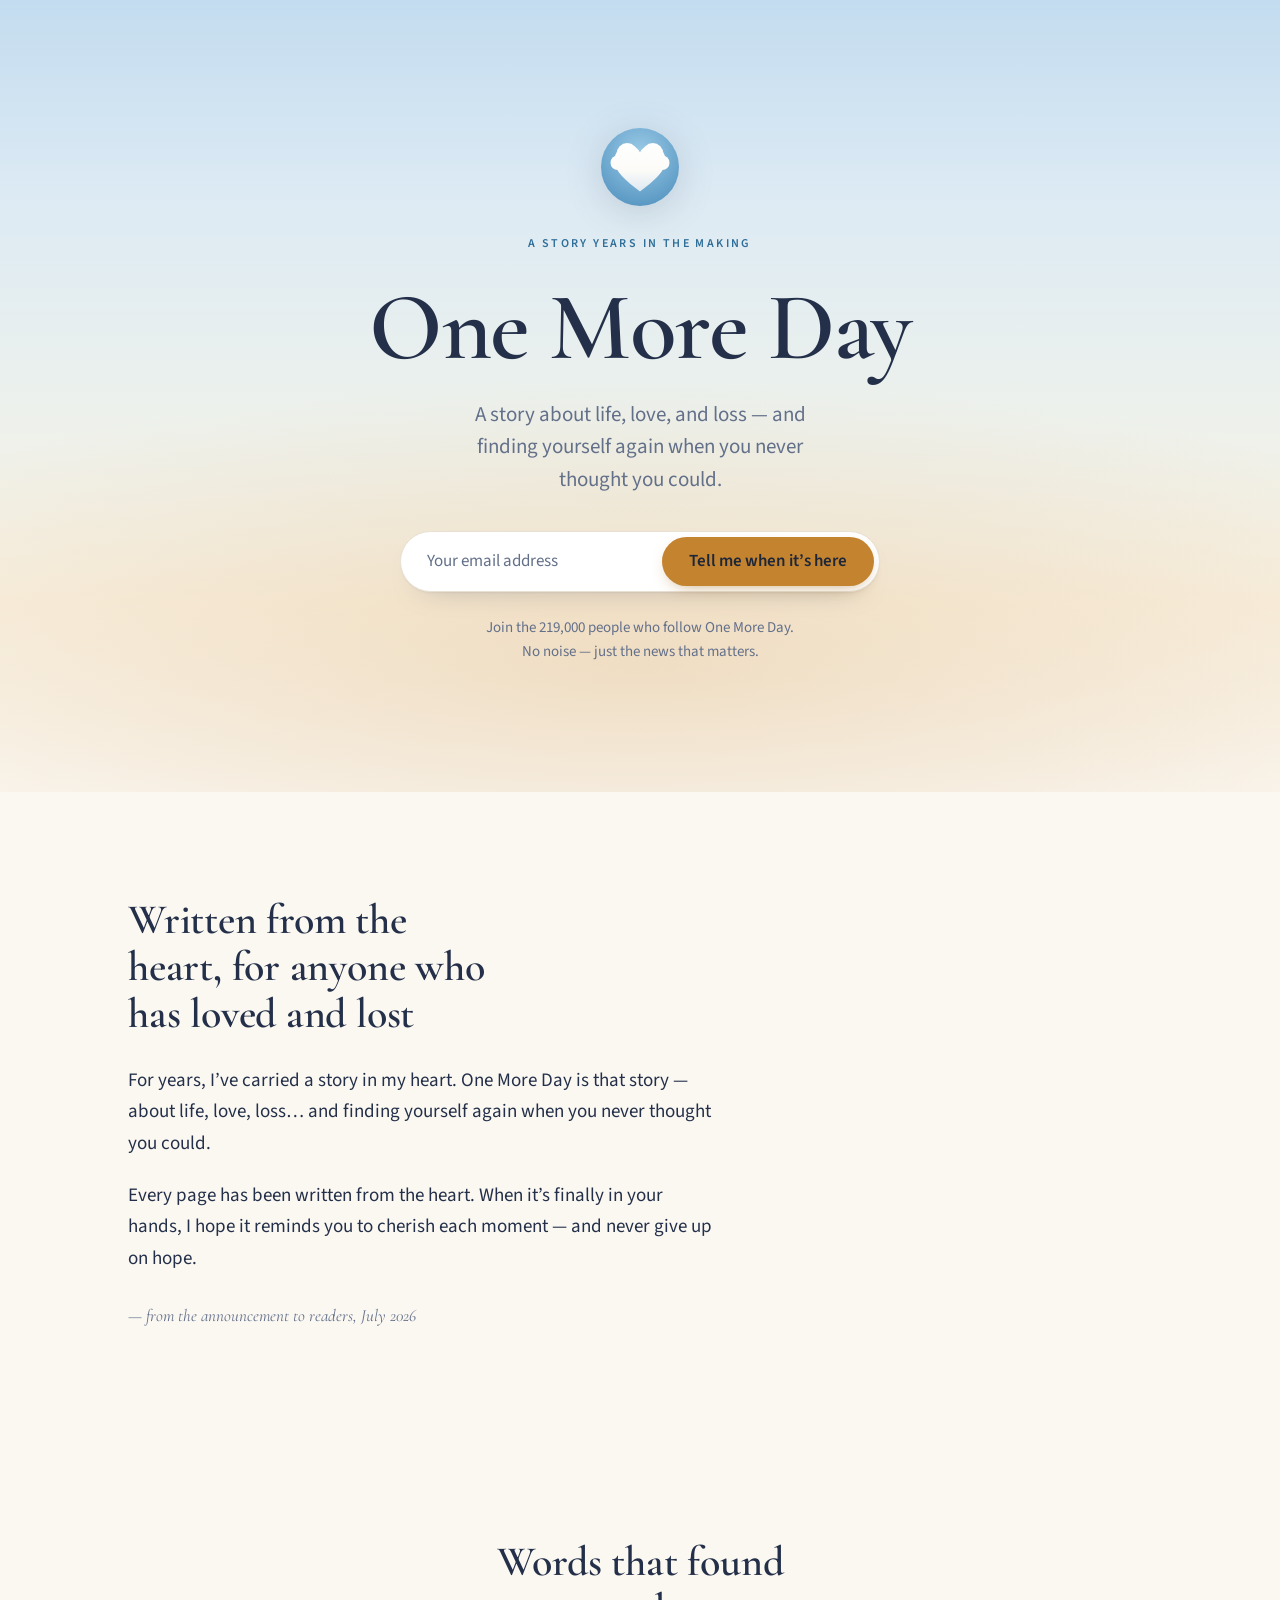
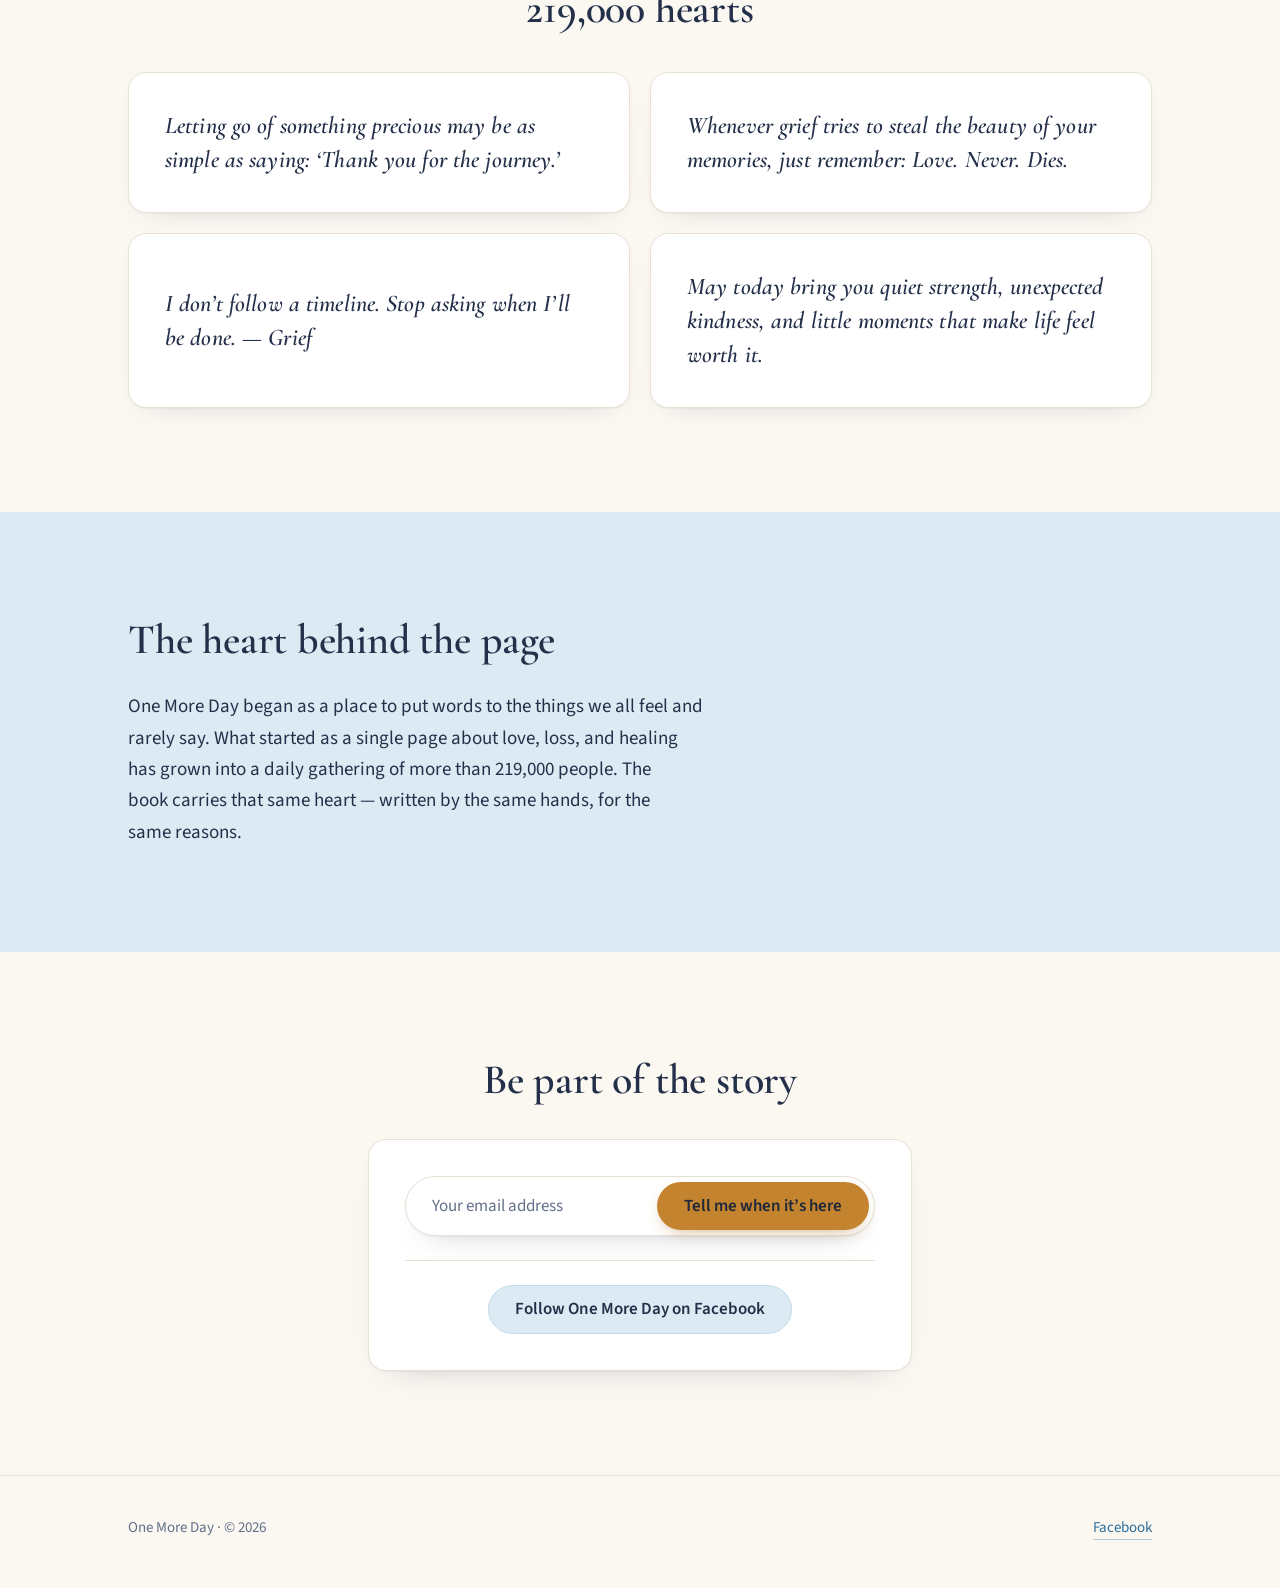
==== index.html @ 5067de86 "One More Day — Phase 1 site Co-Authored-By: Claude Fable 5 <noreply@anthropic.com>" ====
<!DOCTYPE html>
<html lang="en">
<head>
<meta charset="utf-8" />
<meta name="viewport" content="width=device-width, initial-scale=1" />
<title>One More Day — a novel about love, loss, and hope</title>
<meta name="description" content="A story about life, love, and loss — and finding yourself again when you never thought you could. Join 219,000 readers waiting for One More Day." />
<meta name="theme-color" content="#DCEAF4" />

<meta property="og:type" content="website" />
<meta property="og:title" content="One More Day — a novel about love, loss, and hope" />
<meta property="og:description" content="A story about life, love, and loss — and finding yourself again when you never thought you could. Join 219,000 readers waiting for One More Day." />
<meta name="twitter:card" content="summary_large_image" />
<meta name="twitter:title" content="One More Day — a novel about love, loss, and hope" />
<meta name="twitter:description" content="A story about life, love, and loss — and finding yourself again when you never thought you could. Join 219,000 readers waiting for One More Day." />

<link rel="icon" href="data:image/svg+xml,%3Csvg%20xmlns='http://www.w3.org/2000/svg'%20viewBox='0%200%2064%2064'%3E%3Ccircle%20cx='32'%20cy='32'%20r='32'%20fill='%234E8FBD'/%3E%3Cg%20fill='%23ffffff'%3E%3Cpath%20d='M32,52C20.5,43.5,11,35.5,11,26.5C11,19.5,16.5,14.5,23,14.5C27.5,14.5,30.8,17.2,32,20C33.2,17.2,36.5,14.5,41,14.5C47.5,14.5,53,19.5,53,26.5C53,35.5,43.5,43.5,32,52Z'/%3E%3Ccircle%20cx='21.5'%20cy='21'%20r='8.6'/%3E%3Ccircle%20cx='42.5'%20cy='21'%20r='8.6'/%3E%3Ccircle%20cx='13.8'%20cy='28.5'%20r='6'/%3E%3Ccircle%20cx='50.2'%20cy='28.5'%20r='6'/%3E%3Ccircle%20cx='24'%20cy='33'%20r='7.4'/%3E%3Ccircle%20cx='40'%20cy='33'%20r='7.4'/%3E%3C/g%3E%3C/svg%3E" />

<link rel="preconnect" href="https://fonts.googleapis.com" />
<link rel="preconnect" href="https://fonts.gstatic.com" crossorigin />
<link rel="stylesheet" href="https://fonts.googleapis.com/css2?family=Cormorant+Garamond:ital,wght@0,600;0,700;1,600;1,700&amp;family=Source+Sans+3:ital,wght@0,400;0,600;1,400&amp;display=swap" />
<link rel="stylesheet" href="styles.css" />
<script src="config.js"></script>
</head>
<body>

<!-- ===================== HERO ===================== -->
<header class="hero" id="top">
  <div class="hero__sky" aria-hidden="true"></div>
  <div class="wrap hero__inner">

    <svg class="mark hero__mark" viewBox="0 0 64 64" width="72" height="72" role="img" aria-label="One More Day">
      <defs>
        <radialGradient id="omdSky" cx="50%" cy="32%" r="80%">
          <stop offset="0%" stop-color="#9BCBE7" />
          <stop offset="100%" stop-color="#4E8FBD" />
        </radialGradient>
        <linearGradient id="omdCloud" gradientUnits="userSpaceOnUse" x1="32" y1="10" x2="32" y2="53">
          <stop offset="0%" stop-color="#FFFFFF" />
          <stop offset="58%" stop-color="#FCFBF8" />
          <stop offset="100%" stop-color="#DCE7F1" />
        </linearGradient>
      </defs>
      <circle cx="32" cy="32" r="32" fill="url(#omdSky)" />
      <g fill="url(#omdCloud)">
        <path d="M32,52C20.5,43.5,11,35.5,11,26.5C11,19.5,16.5,14.5,23,14.5C27.5,14.5,30.8,17.2,32,20C33.2,17.2,36.5,14.5,41,14.5C47.5,14.5,53,19.5,53,26.5C53,35.5,43.5,43.5,32,52Z" />
        <circle cx="21.5" cy="21" r="8.6" />
        <circle cx="42.5" cy="21" r="8.6" />
        <circle cx="13.8" cy="28.5" r="6" />
        <circle cx="50.2" cy="28.5" r="6" />
        <circle cx="24" cy="33" r="7.4" />
        <circle cx="40" cy="33" r="7.4" />
      </g>
    </svg>

    <p class="eyebrow hero__eyebrow">A story years in the making</p>
    <h1 class="hero__title">One More Day</h1>
    <p class="hero__sub">A story about life, love, and loss — and finding yourself again when you never thought you could.</p>

    <div class="hero__cta">
      <!-- Phase 1: capture the email. -->
      <form class="signup phase-1" data-signup data-source="hero">
        <div class="signup__row">
          <label class="sr-only" for="email-hero">Your email address</label>
          <input class="signup__input" id="email-hero" name="email" type="email" placeholder="Your email address" autocomplete="email" inputmode="email" spellcheck="false" maxlength="254" required />
          <button class="btn btn--primary signup__button" type="submit">Tell me when it&rsquo;s here</button>
        </div>
        <div class="signup__decoy" aria-hidden="true">
          <label for="website-hero">Leave this field empty</label>
          <input id="website-hero" name="website" type="text" tabindex="-1" autocomplete="off" />
        </div>
        <p class="signup__error" data-signup-error role="alert"></p>
      </form>
      <p class="signup__done phase-1" data-signup-done role="status" hidden>You&rsquo;re on the list. Thank you for being here.</p>

      <!-- Phase 2: send them to the retailers. -->
      <p class="phase-2" hidden><a class="btn btn--primary" href="#buy">Get your copy</a></p>
    </div>

    <p class="hero__note phase-1">Join the 219,000 people who follow One More Day. No noise — just the news that matters.</p>

  </div>
</header>

<main>

  <!-- ===================== THE STORY ===================== -->
  <section class="section" id="story" aria-labelledby="story-heading">
    <div class="wrap">
      <h2 class="section__heading" id="story-heading">Written from the heart, for anyone who has loved and lost</h2>
      <div class="prose">
        <p>For years, I&rsquo;ve carried a story in my heart. One More Day is that story — about life, love, loss&hellip; and finding yourself again when you never thought you could.</p>
        <p>Every page has been written from the heart. When it&rsquo;s finally in your hands, I hope it reminds you to cherish each moment — and never give up on hope.</p>
        <p class="attribution">— from the announcement to readers, July 2026</p>
      </div>
    </div>
  </section>

  <!-- ===================== THE WORDS ===================== -->
  <section class="section" id="words" aria-labelledby="words-heading">
    <div class="wrap">
      <h2 class="section__heading section__heading--center" id="words-heading">Words that found 219,000 hearts</h2>
      <ul class="quotes">
        <li class="quote"><blockquote><p>Letting go of something precious may be as simple as saying: &lsquo;Thank you for the journey.&rsquo;</p></blockquote></li>
        <li class="quote"><blockquote><p>Whenever grief tries to steal the beauty of your memories, just remember: Love. Never. Dies.</p></blockquote></li>
        <li class="quote"><blockquote><p>I don&rsquo;t follow a timeline. Stop asking when I&rsquo;ll be done. — Grief</p></blockquote></li>
        <li class="quote"><blockquote><p>May today bring you quiet strength, unexpected kindness, and little moments that make life feel worth it.</p></blockquote></li>
      </ul>
    </div>
  </section>

  <!-- ===================== THE AUTHOR ===================== -->
  <section class="section section--tint" id="author" aria-labelledby="author-heading">
    <div class="wrap">
      <h2 class="section__heading" id="author-heading">The heart behind the page</h2>
      <div class="prose">
        <p>One More Day began as a place to put words to the things we all feel and rarely say. What started as a single page about love, loss, and healing has grown into a daily gathering of more than 219,000 people. The book carries that same heart — written by the same hands, for the same reasons.<span data-author-name hidden> One More Day is the debut novel of Chris Post.</span></p>
      </div>
    </div>
  </section>

  <!-- ===================== JOIN THE JOURNEY (Phase 1) ===================== -->
  <section class="section phase-1" id="join" aria-labelledby="join-heading">
    <div class="wrap">
      <h2 class="section__heading section__heading--center" id="join-heading">Be part of the story</h2>
      <div class="panel">
        <form class="signup" data-signup data-source="footer">
          <div class="signup__row">
            <label class="sr-only" for="email-join">Your email address</label>
            <input class="signup__input" id="email-join" name="email" type="email" placeholder="Your email address" autocomplete="email" inputmode="email" spellcheck="false" maxlength="254" required />
            <button class="btn btn--primary signup__button" type="submit">Tell me when it&rsquo;s here</button>
          </div>
          <div class="signup__decoy" aria-hidden="true">
            <label for="website-join">Leave this field empty</label>
            <input id="website-join" name="website" type="text" tabindex="-1" autocomplete="off" />
          </div>
          <p class="signup__error" data-signup-error role="alert"></p>
        </form>
        <p class="signup__done" data-signup-done role="status" hidden>You&rsquo;re on the list. Thank you for being here.</p>
        <p class="panel__aside"><a class="btn btn--quiet" data-facebook-link href="https://www.facebook.com/onemoredaypost" target="_blank" rel="noopener">Follow One More Day on Facebook</a></p>
      </div>
    </div>
  </section>

  <!-- ===================== GET YOUR COPY (Phase 2) ===================== -->
  <section class="section phase-2" id="buy" aria-labelledby="buy-heading" hidden>
    <div class="wrap">
      <h2 class="section__heading section__heading--center" id="buy-heading">Get your copy</h2>
      <div class="panel">
        <p class="retailers">
          <a class="btn btn--buy" data-retailer="amazon" href="#" hidden>Amazon</a>
          <a class="btn btn--quiet" data-retailer="more" href="#" hidden>More retailers</a>
        </p>
      </div>
    </div>
  </section>

</main>

<!-- ===================== FOOTER ===================== -->
<footer class="footer">
  <div class="wrap footer__inner">
    <p class="footer__line">One More Day &middot; &copy; 2026</p>
    <p class="footer__line"><a class="footer__link" data-facebook-link href="https://www.facebook.com/onemoredaypost" target="_blank" rel="noopener">Facebook</a></p>
  </div>
</footer>

<script src="main.js"></script>
</body>
</html>
---- styles.css ----
/* ============================================================
   One More Day
   Single-theme site — a committed light "dawn" palette.
   ============================================================ */

:root {
  /* Palette */
  --paper:        #FBF8F2;  /* Dawn Paper — page ground        */
  --ink:          #243049;  /* Dusk Ink — text                 */
  --muted:        #63708A;  /* Muted text                      */
  --sky:          #4E8FBD;  /* Cloud Sky — primary accent      */
  --sky-tint:     #DCEAF4;  /* Soft sky tint                   */
  --sky-deep:     #2F6E99;  /* Sky, darkened for text/focus    */
  --amber:        #C4832F;  /* Sunset Amber — warmth, glow     */
  --amber-deep:   #A3671C;  /* Amber, darkened — CTA hover     */
  --on-amber:     #1D2739;  /* Text on amber (5:1 contrast)    */
  --cardinal:     #B04A3E;  /* Cardinal — the buy button ONLY  */

  --line:         #E7E0D3;  /* Hairline on paper               */
  --line-sky:     #C4DAEA;  /* Hairline on sky tint            */
  --field:        #FFFFFF;

  /* Type */
  --serif: "Cormorant Garamond", "Iowan Old Style", "Palatino Linotype", Palatino, Georgia, "Times New Roman", serif;
  --sans:  "Source Sans 3", -apple-system, BlinkMacSystemFont, "Segoe UI", Roboto, "Helvetica Neue", Arial, sans-serif;

  /* Rhythm */
  --gutter: 1.5rem;
  --measure: 65ch;
  --radius: 18px;
}

/* ---------- Reset-ish ---------- */

*, *::before, *::after { box-sizing: border-box; }

html {
  -webkit-text-size-adjust: 100%;
  scroll-behavior: auto;
}

body {
  margin: 0;
  background: var(--paper);
  color: var(--ink);
  font-family: var(--sans);
  font-size: 1.0625rem;      /* 17px */
  line-height: 1.65;
  overflow-x: hidden;
  -webkit-font-smoothing: antialiased;
  -moz-osx-font-smoothing: grayscale;
}

@media (min-width: 48em) {
  body { font-size: 1.125rem; }  /* 18px */
}

img, svg { max-width: 100%; }

h1, h2 {
  font-family: var(--serif);
  font-weight: 600;
  line-height: 1.12;
  margin: 0;
  text-wrap: balance;
  letter-spacing: -0.005em;
}

p { margin: 0 0 1.1em; text-wrap: pretty; }
p:last-child { margin-bottom: 0; }

ul { margin: 0; padding: 0; list-style: none; }
blockquote { margin: 0; }

[hidden] { display: none !important; }

/* ---------- Utilities ---------- */

.wrap {
  width: min(100% - (var(--gutter) * 2), 64rem);
  margin-inline: auto;
}

.sr-only {
  position: absolute;
  width: 1px; height: 1px;
  padding: 0; margin: -1px;
  overflow: hidden;
  clip: rect(0 0 0 0);
  clip-path: inset(50%);
  white-space: nowrap;
  border: 0;
}

.eyebrow {
  font-size: 0.75rem;
  font-weight: 600;
  letter-spacing: 0.2em;
  text-transform: uppercase;
  color: var(--sky-deep);
  margin: 0 0 1.25rem;
}

/* Every interactive thing shows focus, clearly. */
a:focus-visible,
button:focus-visible,
input:focus-visible {
  outline: 3px solid var(--sky-deep);
  outline-offset: 3px;
  border-radius: 6px;
}

/* ---------- Hero ---------- */

.hero {
  position: relative;
  isolation: isolate;
  overflow: hidden;
  display: flex;
  align-items: center;
  min-height: 40rem;
  min-height: 88svh;
  padding-block: clamp(3.5rem, 12vw, 6rem);
  text-align: center;
}

.hero__sky {
  position: absolute;
  inset: 0;
  z-index: -1;
  background:
    radial-gradient(125% 58% at 50% 84%, rgba(196, 131, 47, 0.20) 0%, rgba(196, 131, 47, 0) 62%),
    linear-gradient(
      180deg,
      #C3DCEF   0%,
      #DCEAF4  24%,
      #EDF1EC  52%,
      #FAF2E3  76%,
      var(--paper) 100%
    );
}

.hero__inner { position: relative; }

.hero__mark {
  display: block;
  width: clamp(60px, 15vw, 78px);
  height: auto;
  margin: 0 auto 1.75rem;
  filter: drop-shadow(0 6px 18px rgba(36, 48, 73, 0.16));
}

.hero__eyebrow { color: var(--sky-deep); }

.hero__title {
  font-size: clamp(3.25rem, 15vw, 6rem);
  font-weight: 600;
  margin: 0 0 1rem;
  letter-spacing: -0.015em;
}

.hero__sub {
  font-family: var(--sans);
  font-size: clamp(1.0625rem, 3.6vw, 1.3125rem);
  line-height: 1.55;
  color: var(--muted);
  max-width: 34ch;
  margin: 0 auto 2.25rem;
}

.hero__cta { margin-bottom: 1.5rem; }

.hero__note {
  font-size: 0.9375rem;
  line-height: 1.6;
  color: var(--muted);
  max-width: 44ch;
  margin: 0 auto;
}

/* ---------- Sections ---------- */

.section {
  padding-block: clamp(3.5rem, 10vw, 6.5rem);
}

.section--tint {
  background: var(--sky-tint);
}

.section__heading {
  font-size: clamp(1.75rem, 5.5vw, 2.625rem);
  max-width: 22ch;
  margin: 0 0 1.75rem;
}

.section__heading--center {
  margin-inline: auto;
  text-align: center;
  max-width: 24ch;
}

.prose {
  max-width: var(--measure);
  font-size: 1.0625rem;
}

@media (min-width: 48em) {
  .prose { font-size: 1.1875rem; }
}

.attribution {
  font-family: var(--serif);
  font-style: italic;
  font-size: 1.0625rem;
  color: var(--muted);
  margin-top: 1.75rem;
}

/* ---------- Quote cards ---------- */

.quotes {
  display: grid;
  gap: 1rem;
  margin-top: 2.5rem;
}

@media (min-width: 46em) {
  .quotes {
    grid-template-columns: 1fr 1fr;
    gap: 1.25rem;
  }
}

.quote {
  background: #FFFFFF;
  border: 1px solid var(--line);
  border-radius: var(--radius);
  padding: clamp(1.5rem, 5vw, 2.25rem);
  box-shadow: 0 1px 2px rgba(36, 48, 73, 0.04), 0 10px 28px -22px rgba(36, 48, 73, 0.35);
  display: flex;
  align-items: center;
}

.quote p {
  font-family: var(--serif);
  font-style: italic;
  font-weight: 600;
  font-size: clamp(1.25rem, 4.2vw, 1.5rem);
  line-height: 1.4;
  letter-spacing: 0.005em;
  margin: 0;
  text-wrap: pretty;
}

/* ---------- Panel (form / retailer surface) ---------- */

.panel {
  max-width: 34rem;
  margin: 2.25rem auto 0;
  background: #FFFFFF;
  border: 1px solid var(--line);
  border-radius: var(--radius);
  padding: clamp(1.5rem, 5vw, 2.25rem);
  box-shadow: 0 1px 2px rgba(36, 48, 73, 0.04), 0 14px 34px -26px rgba(36, 48, 73, 0.4);
  text-align: center;
}

.panel__aside {
  margin: 1.5rem 0 0;
  padding-top: 1.5rem;
  border-top: 1px solid var(--line);
}

/* ---------- Buttons ---------- */

.btn {
  display: inline-flex;
  align-items: center;
  justify-content: center;
  min-height: 3rem;
  padding: 0.8125rem 1.625rem;
  border: 1px solid transparent;
  border-radius: 999px;
  font-family: var(--sans);
  font-size: 1.0625rem;
  font-weight: 600;
  line-height: 1.2;
  text-align: center;
  text-decoration: none;
  cursor: pointer;
  transition: background-color 180ms ease, border-color 180ms ease, transform 180ms ease, box-shadow 180ms ease;
}

.btn--primary {
  background: var(--amber);
  color: var(--on-amber);
  box-shadow: 0 6px 18px -10px rgba(163, 103, 28, 0.85);
}

.btn--primary:hover {
  background: var(--amber-deep);
  color: #FFFFFF;
  transform: translateY(-1px);
  box-shadow: 0 10px 22px -10px rgba(138, 86, 22, 0.8);
}

.btn--primary:active { transform: translateY(0); }

.btn--primary[disabled] {
  background: var(--amber);
  color: var(--on-amber);
  opacity: 0.62;
  cursor: default;
  transform: none;
  box-shadow: none;
}

.btn--quiet {
  background: var(--sky-tint);
  border-color: var(--line-sky);
  color: var(--ink);
}

.btn--quiet:hover {
  background: #CFE2F0;
  border-color: #ADCCE3;
  transform: translateY(-1px);
}

.btn--quiet:active { transform: translateY(0); }

/* Cardinal appears here and nowhere else on the site. */
.btn--buy {
  background: var(--cardinal);
  color: #FFFFFF;
  box-shadow: 0 6px 18px -10px rgba(176, 74, 62, 0.85);
}

.btn--buy:hover {
  background: #973E34;
  transform: translateY(-1px);
  box-shadow: 0 10px 22px -10px rgba(151, 62, 52, 0.8);
}

.btn--buy:active { transform: translateY(0); }

.retailers {
  display: flex;
  flex-wrap: wrap;
  justify-content: center;
  gap: 0.75rem;
  margin: 0;
}

/* ---------- Signup form ---------- */

.signup { margin: 0; }

.signup__row {
  display: flex;
  flex-direction: column;
  gap: 0.625rem;
  max-width: 30rem;
  margin-inline: auto;
}

@media (min-width: 34em) {
  .signup__row {
    flex-direction: row;
    align-items: stretch;
    background: var(--field);
    border: 1px solid var(--line);
    border-radius: 999px;
    padding: 0.3125rem;
    gap: 0.3125rem;
    box-shadow: 0 1px 2px rgba(36, 48, 73, 0.05), 0 14px 30px -24px rgba(36, 48, 73, 0.55);
  }
}

.signup__input {
  flex: 1 1 auto;
  min-width: 0;
  min-height: 3rem;
  padding: 0.8125rem 1.25rem;
  background: var(--field);
  border: 1px solid var(--line);
  border-radius: 999px;
  color: var(--ink);
  font-family: var(--sans);
  font-size: 1.0625rem;
  line-height: 1.2;
  transition: border-color 180ms ease, box-shadow 180ms ease;
}

.signup__input::placeholder { color: var(--muted); opacity: 1; }

.signup__input:hover { border-color: var(--line-sky); }

@media (min-width: 34em) {
  .signup__input {
    border-color: transparent;
    box-shadow: none;
  }
  .signup__input:hover { border-color: transparent; }
  .signup__button { flex: 0 0 auto; }
}

.signup__button { white-space: nowrap; }

/* Honeypot: reachable to a script, invisible and unfocusable to a person. */
.signup__decoy {
  position: absolute;
  left: -9999px;
  width: 1px;
  height: 1px;
  overflow: hidden;
}

.signup__error {
  margin: 0.875rem 0 0;
  font-size: 0.9375rem;
  font-weight: 600;
  line-height: 1.5;
  color: var(--ink);
}

/* Stays in the DOM so assistive tech announces it; takes up nothing when empty. */
.signup__error:empty { margin: 0; }

.signup__done {
  font-family: var(--serif);
  font-style: italic;
  font-weight: 600;
  font-size: clamp(1.25rem, 4.2vw, 1.5rem);
  line-height: 1.4;
  color: var(--ink);
  max-width: 26ch;
  margin: 0 auto;
  padding-block: 0.5rem;
}

/* ---------- Footer ---------- */

.footer {
  border-top: 1px solid var(--line);
  padding-block: 2.5rem 3rem;
}

.footer__inner {
  display: flex;
  flex-wrap: wrap;
  align-items: baseline;
  justify-content: space-between;
  gap: 0.5rem 1.5rem;
}

.footer__line {
  margin: 0;
  font-size: 0.9375rem;
  color: var(--muted);
}

.footer__link {
  color: var(--sky-deep);
  text-decoration: none;
  border-bottom: 1px solid rgba(47, 110, 153, 0.35);
  padding-bottom: 1px;
  transition: color 180ms ease, border-color 180ms ease;
}

.footer__link:hover {
  color: var(--ink);
  border-bottom-color: var(--ink);
}

/* ============================================================
   Motion — one orchestrated page-load moment, ~1.2s.
   Nothing else animates but hovers.
   ============================================================ */

@media (prefers-reduced-motion: no-preference) {

  html { scroll-behavior: smooth; }

  @keyframes omdSkyRise {
    from { opacity: 0.55; filter: brightness(0.94) saturate(0.78); }
    to   { opacity: 1;    filter: none; }
  }

  @keyframes omdSettle {
    from { opacity: 0; transform: translateY(14px); }
    to   { opacity: 1; transform: none; }
  }

  .hero__sky {
    animation: omdSkyRise 1200ms cubic-bezier(0.22, 0.61, 0.36, 1) both;
  }

  .hero__mark,
  .hero__eyebrow,
  .hero__title,
  .hero__sub,
  .hero__cta,
  .hero__note {
    animation: omdSettle 640ms cubic-bezier(0.22, 0.61, 0.36, 1) both;
  }

  .hero__mark    { animation-delay:  60ms; }
  .hero__eyebrow { animation-delay: 160ms; }
  .hero__title   { animation-delay: 260ms; }
  .hero__sub     { animation-delay: 380ms; }
  .hero__cta     { animation-delay: 480ms; }
  .hero__note    { animation-delay: 560ms; }
}
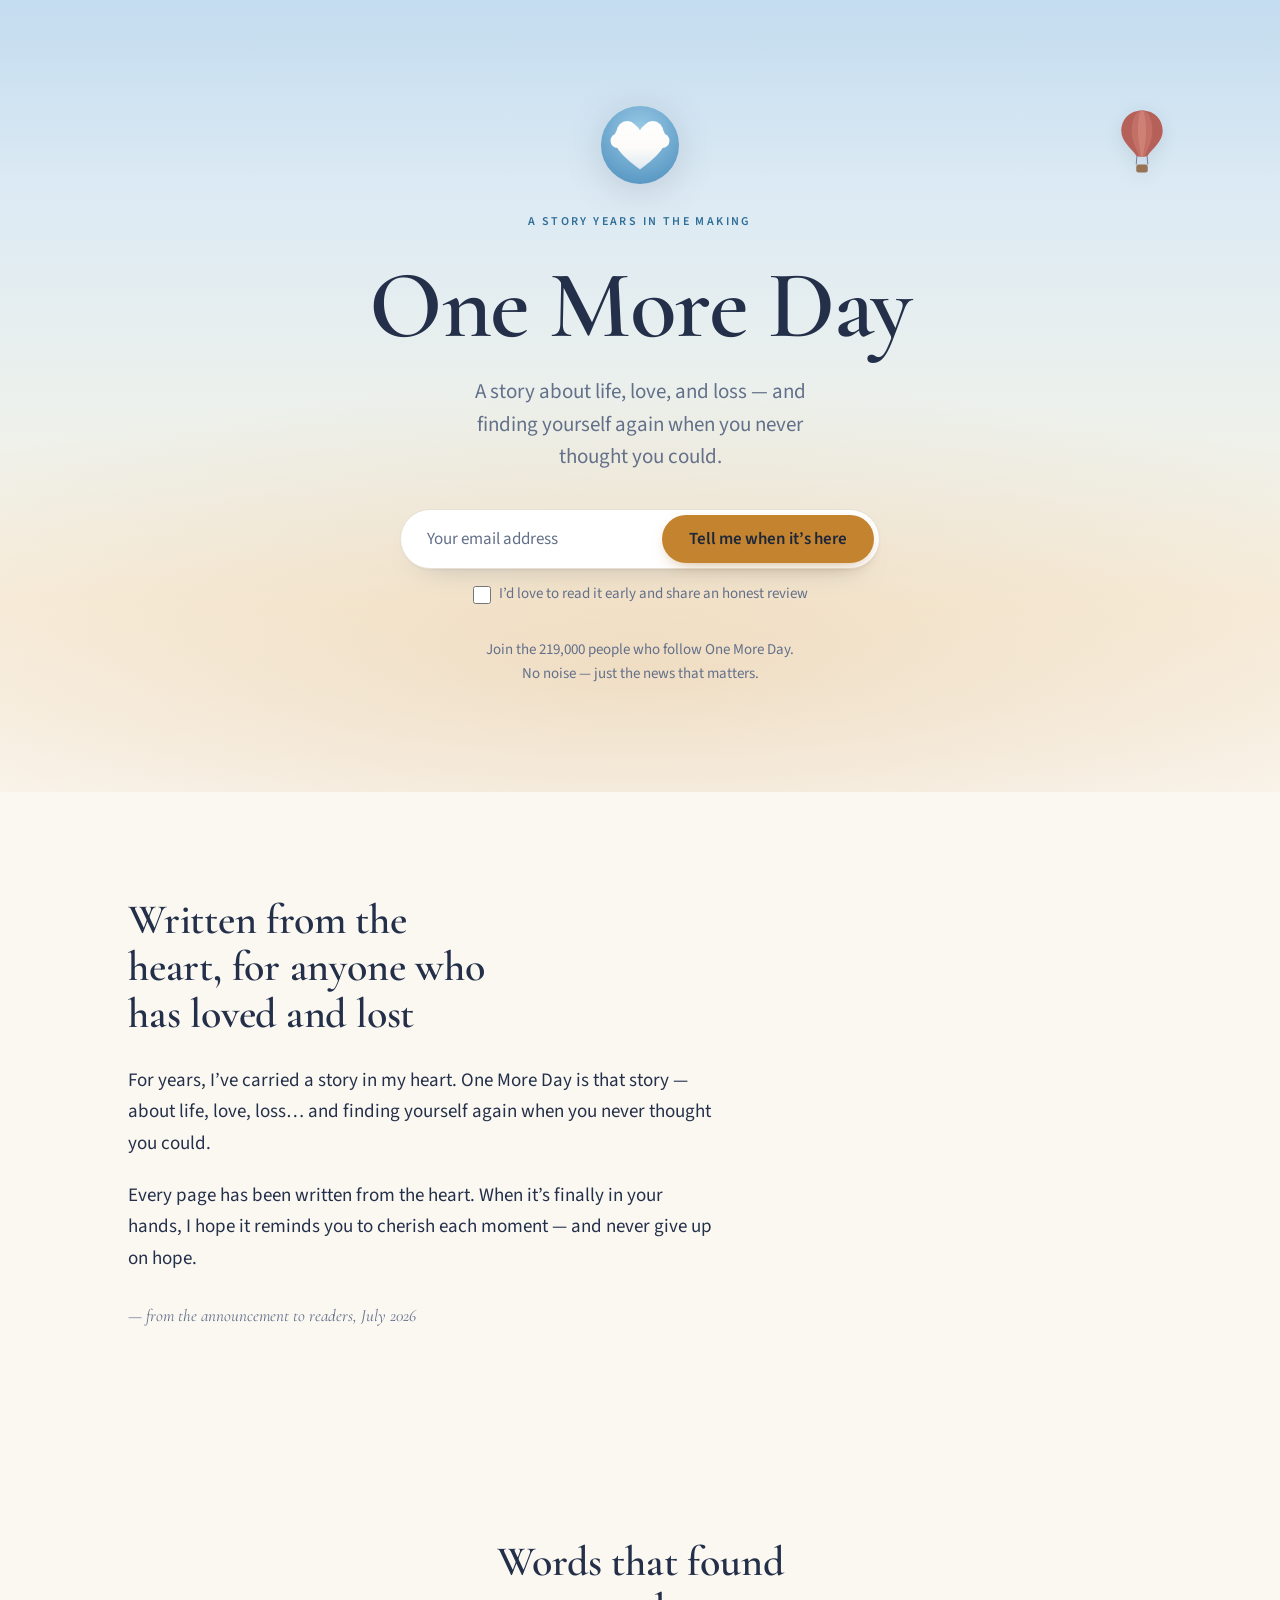
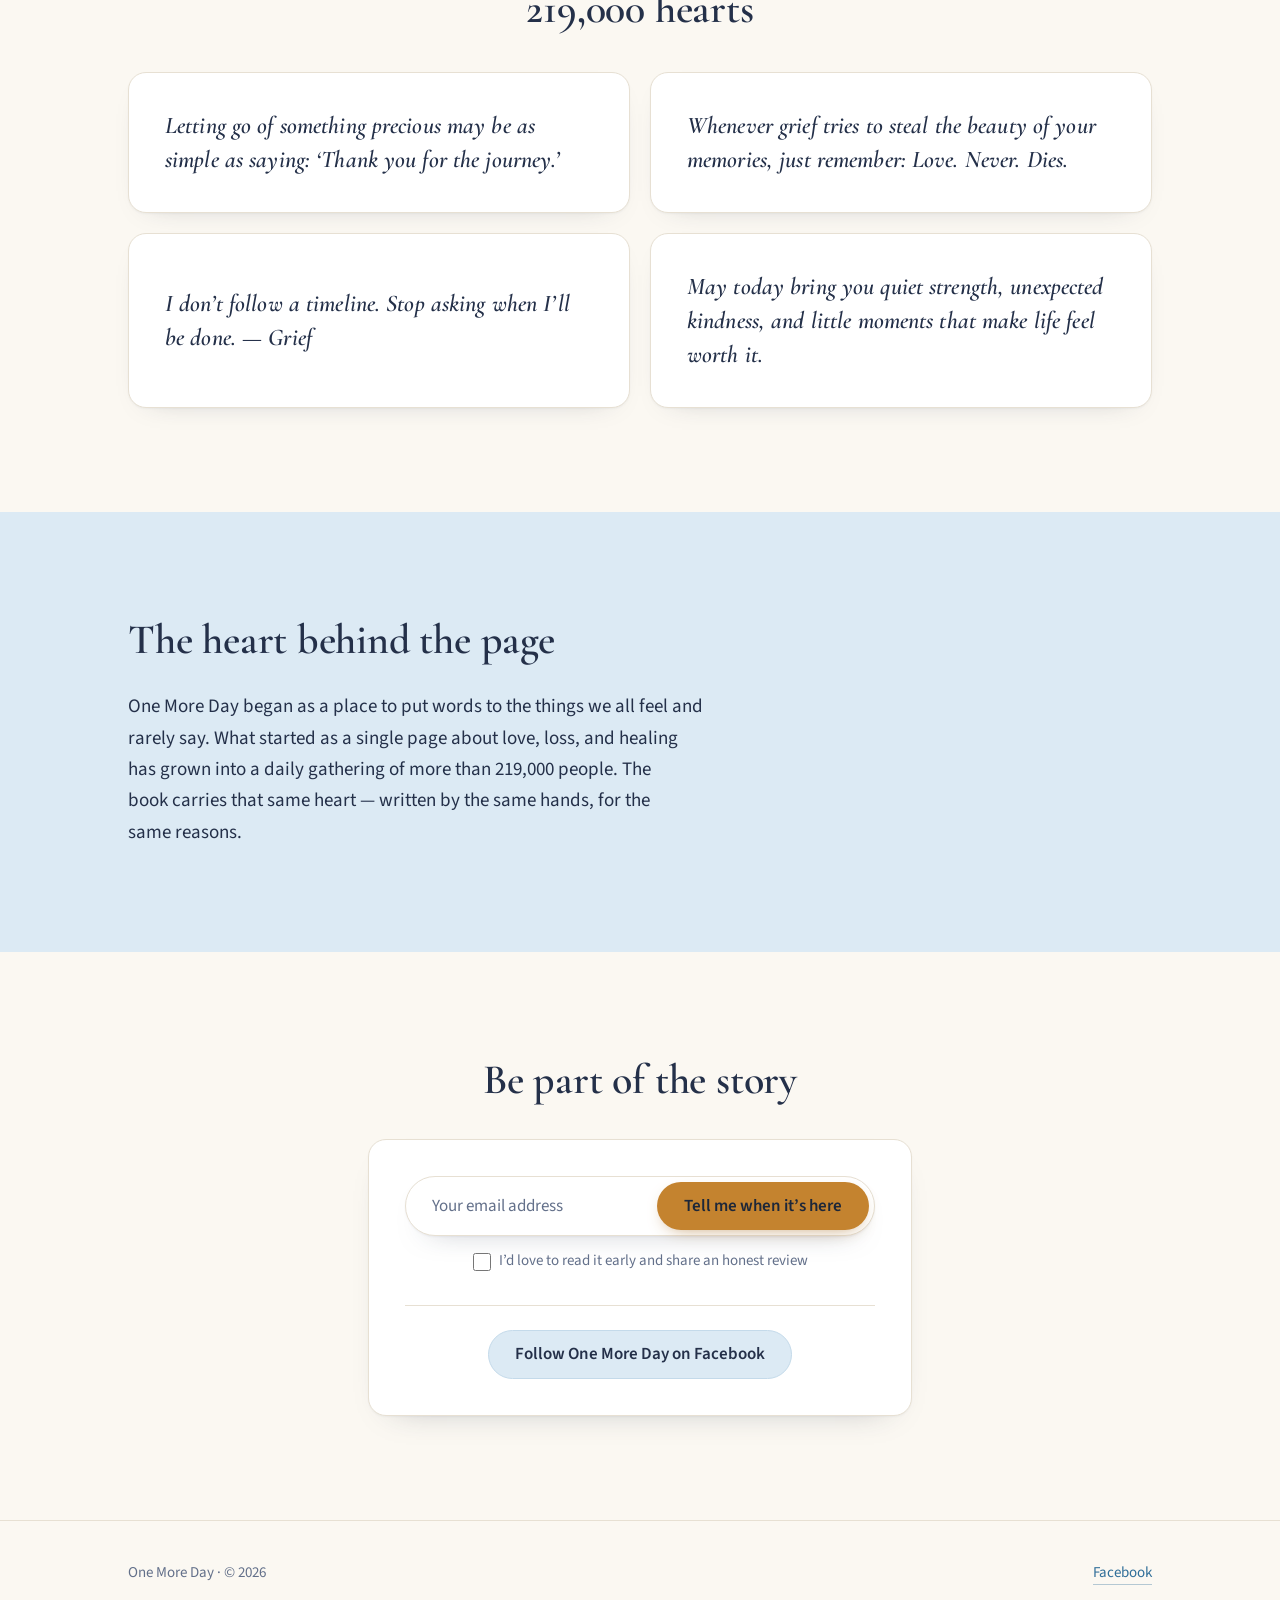
==== commit c5da1eed: "Review pass: live signup wiring, early-reader corps, lead-magnet mode, campaign tracking, floating C" ====
--- a/index.html
+++ b/index.html
@@ -27,6 +27,17 @@
 <!-- ===================== HERO ===================== -->
 <header class="hero" id="top">
   <div class="hero__sky" aria-hidden="true"></div>
+
+  <!-- A small balloon, high in the dawn sky. Those who know, know. -->
+  <div class="hero__balloon" aria-hidden="true">
+    <svg class="hero__balloon-art" viewBox="0 0 40 58" width="44" height="64">
+      <path d="M20 2 C31 2 38 10 38 20 C38 29.5 28.5 35.5 24.5 42 L15.5 42 C11.5 35.5 2 29.5 2 20 C2 10 9 2 20 2 Z" fill="#B04A3E" />
+      <path d="M20 2 C25.5 2 29 10 29 20 C29 29 24.5 35.5 22.5 42 L17.5 42 C15.5 35.5 11 29 11 20 C11 10 14.5 2 20 2 Z" fill="#C05B4F" />
+      <path d="M20 2 C22 2 23.5 10 23.5 20 C23.5 29.5 21.5 36 20.8 42 L19.2 42 C18.5 36 16.5 29.5 16.5 20 C16.5 10 18 2 20 2 Z" fill="#CF6F60" />
+      <path d="M15.5 42 L15 49 M24.5 42 L25 49" stroke="#63708A" stroke-width="0.9" fill="none" />
+      <rect x="15" y="49" width="10" height="7" rx="2" fill="#8A5F38" />
+    </svg>
+  </div>
   <div class="wrap hero__inner">
 
     <svg class="mark hero__mark" viewBox="0 0 64 64" width="72" height="72" role="img" aria-label="One More Day">
@@ -65,13 +76,17 @@
           <input class="signup__input" id="email-hero" name="email" type="email" placeholder="Your email address" autocomplete="email" inputmode="email" spellcheck="false" maxlength="254" required />
           <button class="btn btn--primary signup__button" type="submit">Tell me when it&rsquo;s here</button>
         </div>
+        <label class="signup__early">
+          <input type="checkbox" name="early_reader" />
+          <span>I&rsquo;d love to read it early and share an honest review</span>
+        </label>
         <div class="signup__decoy" aria-hidden="true">
           <label for="website-hero">Leave this field empty</label>
           <input id="website-hero" name="website" type="text" tabindex="-1" autocomplete="off" />
         </div>
         <p class="signup__error" data-signup-error role="alert"></p>
       </form>
-      <p class="signup__done phase-1" data-signup-done role="status" hidden>You&rsquo;re on the list. Thank you for being here.</p>
+      <p class="signup__done phase-1" data-signup-done role="status" hidden>You&rsquo;re on the list. Thank you for being here. <a class="signup__lead" data-lead-link href="#" hidden>Read the first chapter&nbsp;&rarr;</a></p>
 
       <!-- Phase 2: send them to the retailers. -->
       <p class="phase-2" hidden><a class="btn btn--primary" href="#buy">Get your copy</a></p>
@@ -130,13 +145,17 @@
             <input class="signup__input" id="email-join" name="email" type="email" placeholder="Your email address" autocomplete="email" inputmode="email" spellcheck="false" maxlength="254" required />
             <button class="btn btn--primary signup__button" type="submit">Tell me when it&rsquo;s here</button>
           </div>
+          <label class="signup__early">
+            <input type="checkbox" name="early_reader" />
+            <span>I&rsquo;d love to read it early and share an honest review</span>
+          </label>
           <div class="signup__decoy" aria-hidden="true">
             <label for="website-join">Leave this field empty</label>
             <input id="website-join" name="website" type="text" tabindex="-1" autocomplete="off" />
           </div>
           <p class="signup__error" data-signup-error role="alert"></p>
         </form>
-        <p class="signup__done" data-signup-done role="status" hidden>You&rsquo;re on the list. Thank you for being here.</p>
+        <p class="signup__done" data-signup-done role="status" hidden>You&rsquo;re on the list. Thank you for being here. <a class="signup__lead" data-lead-link href="#" hidden>Read the first chapter&nbsp;&rarr;</a></p>
         <p class="panel__aside"><a class="btn btn--quiet" data-facebook-link href="https://www.facebook.com/onemoredaypost" target="_blank" rel="noopener">Follow One More Day on Facebook</a></p>
       </div>
     </div>
@@ -157,6 +176,11 @@
 
 </main>
 
+<!-- Floating CTA — appears once the hero scrolls away, so joining is always one tap. -->
+<div class="float-cta" data-float-cta hidden>
+  <a class="btn btn--primary float-cta__btn" data-float-link href="#join">Join the list</a>
+</div>
+
 <!-- ===================== FOOTER ===================== -->
 <footer class="footer">
   <div class="wrap footer__inner">
--- a/styles.css
+++ b/styles.css
@@ -142,6 +142,24 @@
 
 .hero__inner { position: relative; }
 
+/* The balloon — small, high, unhurried. The one touch of cardinal
+   in the sky; the story behind it belongs to the author. */
+.hero__balloon {
+  position: absolute;
+  top: clamp(3.5rem, 12vh, 7rem);
+  right: clamp(0.75rem, 9vw, 9rem);
+  z-index: 0;
+  opacity: 0.85;
+  pointer-events: none;
+}
+
+.hero__balloon-art {
+  display: block;
+  width: clamp(30px, 4.5vw, 46px);
+  height: auto;
+  filter: drop-shadow(0 4px 10px rgba(36, 48, 73, 0.14));
+}
+
 .hero__mark {
   display: block;
   width: clamp(60px, 15vw, 78px);
@@ -408,6 +426,47 @@
 
 .signup__button { white-space: nowrap; }
 
+/* Early-reader invitation — quiet, optional, sincere. */
+.signup__early {
+  display: inline-flex;
+  align-items: flex-start;
+  gap: 0.5rem;
+  margin-top: 0.875rem;
+  font-size: 0.9375rem;
+  line-height: 1.5;
+  color: var(--muted);
+  text-align: left;
+  cursor: pointer;
+  max-width: 30rem;
+}
+
+.signup__early input {
+  flex: 0 0 auto;
+  width: 1.125rem;
+  height: 1.125rem;
+  margin: 0.2rem 0 0;
+  accent-color: var(--sky-deep);
+  cursor: pointer;
+}
+
+.signup__early:hover { color: var(--ink); }
+
+/* The chapter link inside the success message. */
+.signup__lead {
+  display: inline-block;
+  font-family: var(--sans);
+  font-style: normal;
+  font-weight: 600;
+  font-size: 1.0625rem;
+  color: var(--sky-deep);
+  text-decoration: none;
+  border-bottom: 1px solid rgba(47, 110, 153, 0.35);
+  padding-bottom: 1px;
+  margin-top: 0.375rem;
+}
+
+.signup__lead:hover { color: var(--ink); border-bottom-color: var(--ink); }
+
 /* Honeypot: reachable to a script, invisible and unfocusable to a person. */
 .signup__decoy {
   position: absolute;
@@ -440,6 +499,20 @@
   padding-block: 0.5rem;
 }
 
+/* ---------- Floating CTA ---------- */
+
+.float-cta {
+  position: fixed;
+  left: 50%;
+  transform: translateX(-50%);
+  bottom: calc(1.125rem + env(safe-area-inset-bottom, 0px));
+  z-index: 10;
+}
+
+.float-cta__btn {
+  box-shadow: 0 6px 18px -8px rgba(163, 103, 28, 0.9), 0 2px 8px rgba(36, 48, 73, 0.18);
+}
+
 /* ---------- Footer ---------- */
 
 .footer {
@@ -512,4 +585,27 @@
   .hero__sub     { animation-delay: 380ms; }
   .hero__cta     { animation-delay: 480ms; }
   .hero__note    { animation-delay: 560ms; }
-}
+
+  /* The balloon rises into the morning, then drifts — barely. */
+  @keyframes omdBalloonRise {
+    from { opacity: 0; transform: translateY(26px); }
+    to   { opacity: 0.85; transform: none; }
+  }
+
+  @keyframes omdBalloonDrift {
+    from { transform: translate(0, 0); }
+    to   { transform: translate(-6px, -10px); }
+  }
+
+  .hero__balloon {
+    animation: omdBalloonRise 1800ms cubic-bezier(0.22, 0.61, 0.36, 1) 400ms both;
+  }
+
+  .hero__balloon-art {
+    animation: omdBalloonDrift 16s ease-in-out 2200ms infinite alternate;
+  }
+
+  .float-cta {
+    transition: opacity 240ms ease, visibility 240ms ease;
+  }
+}
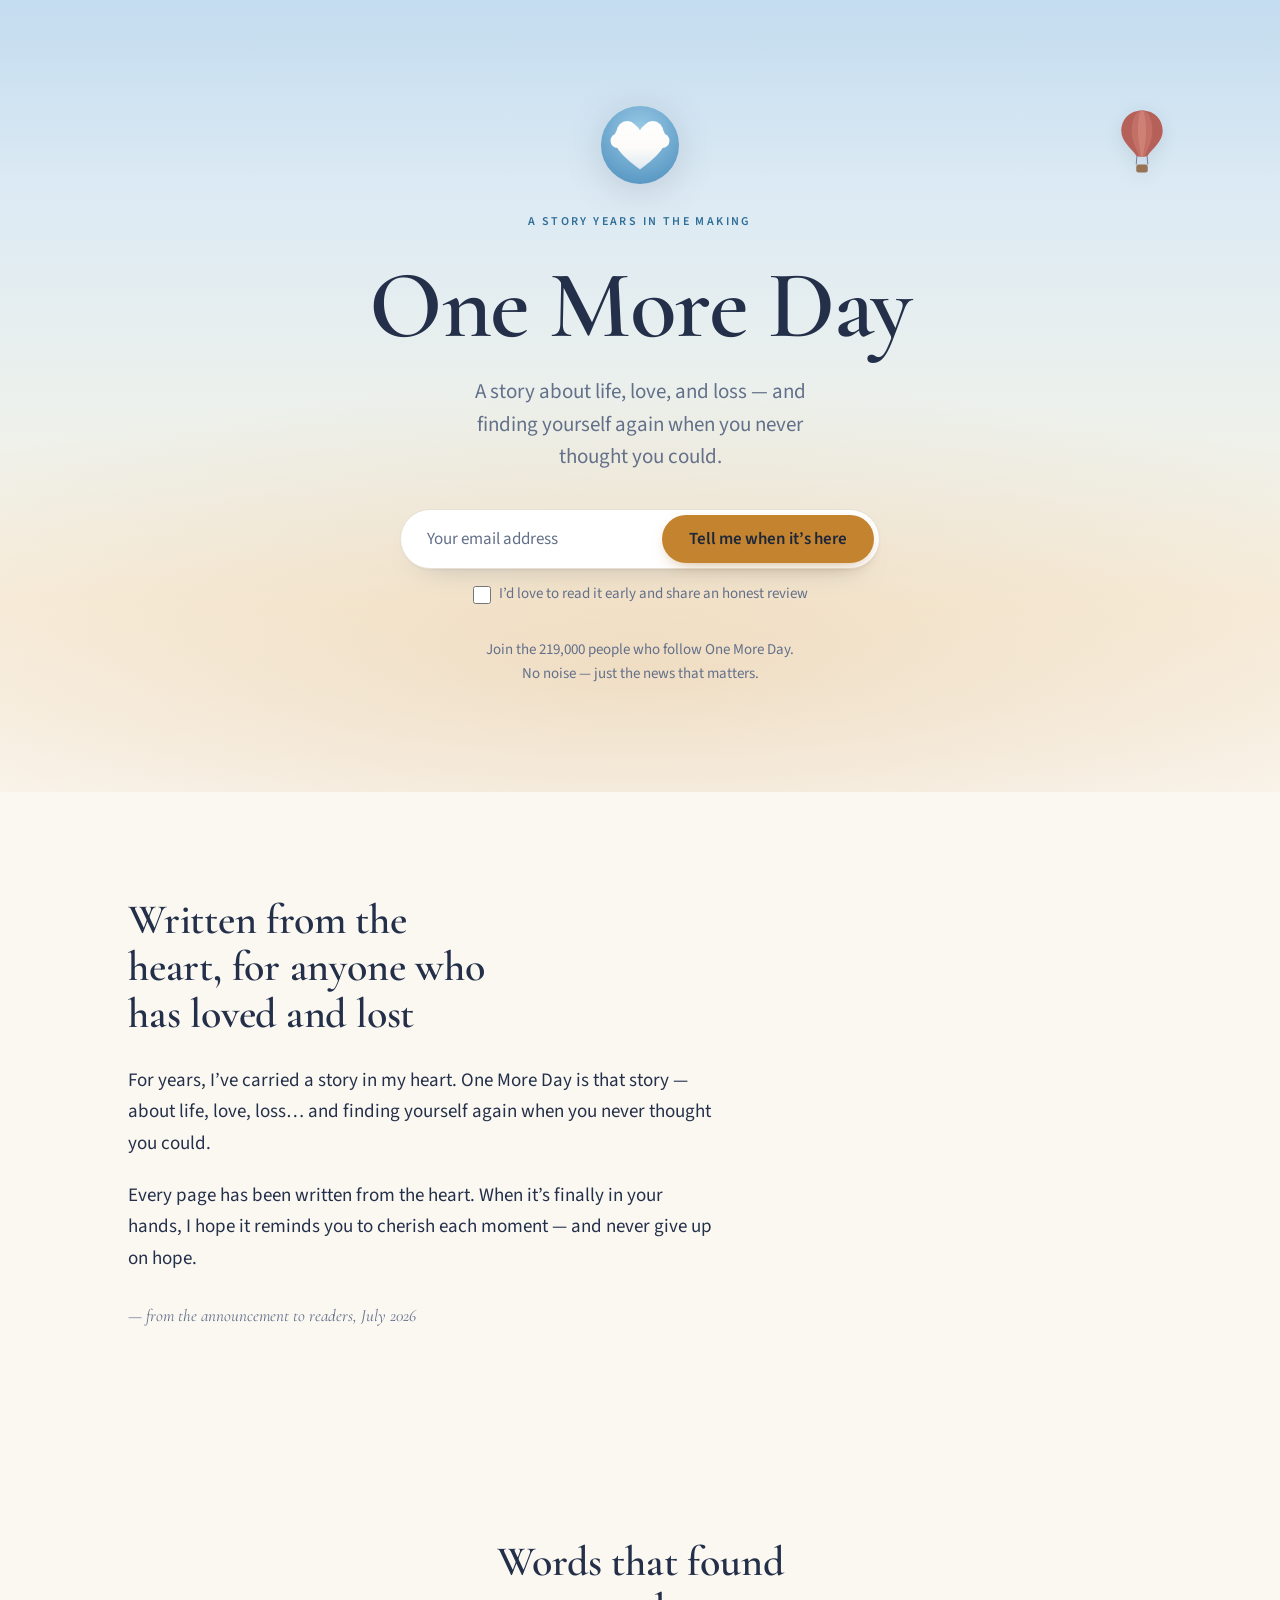
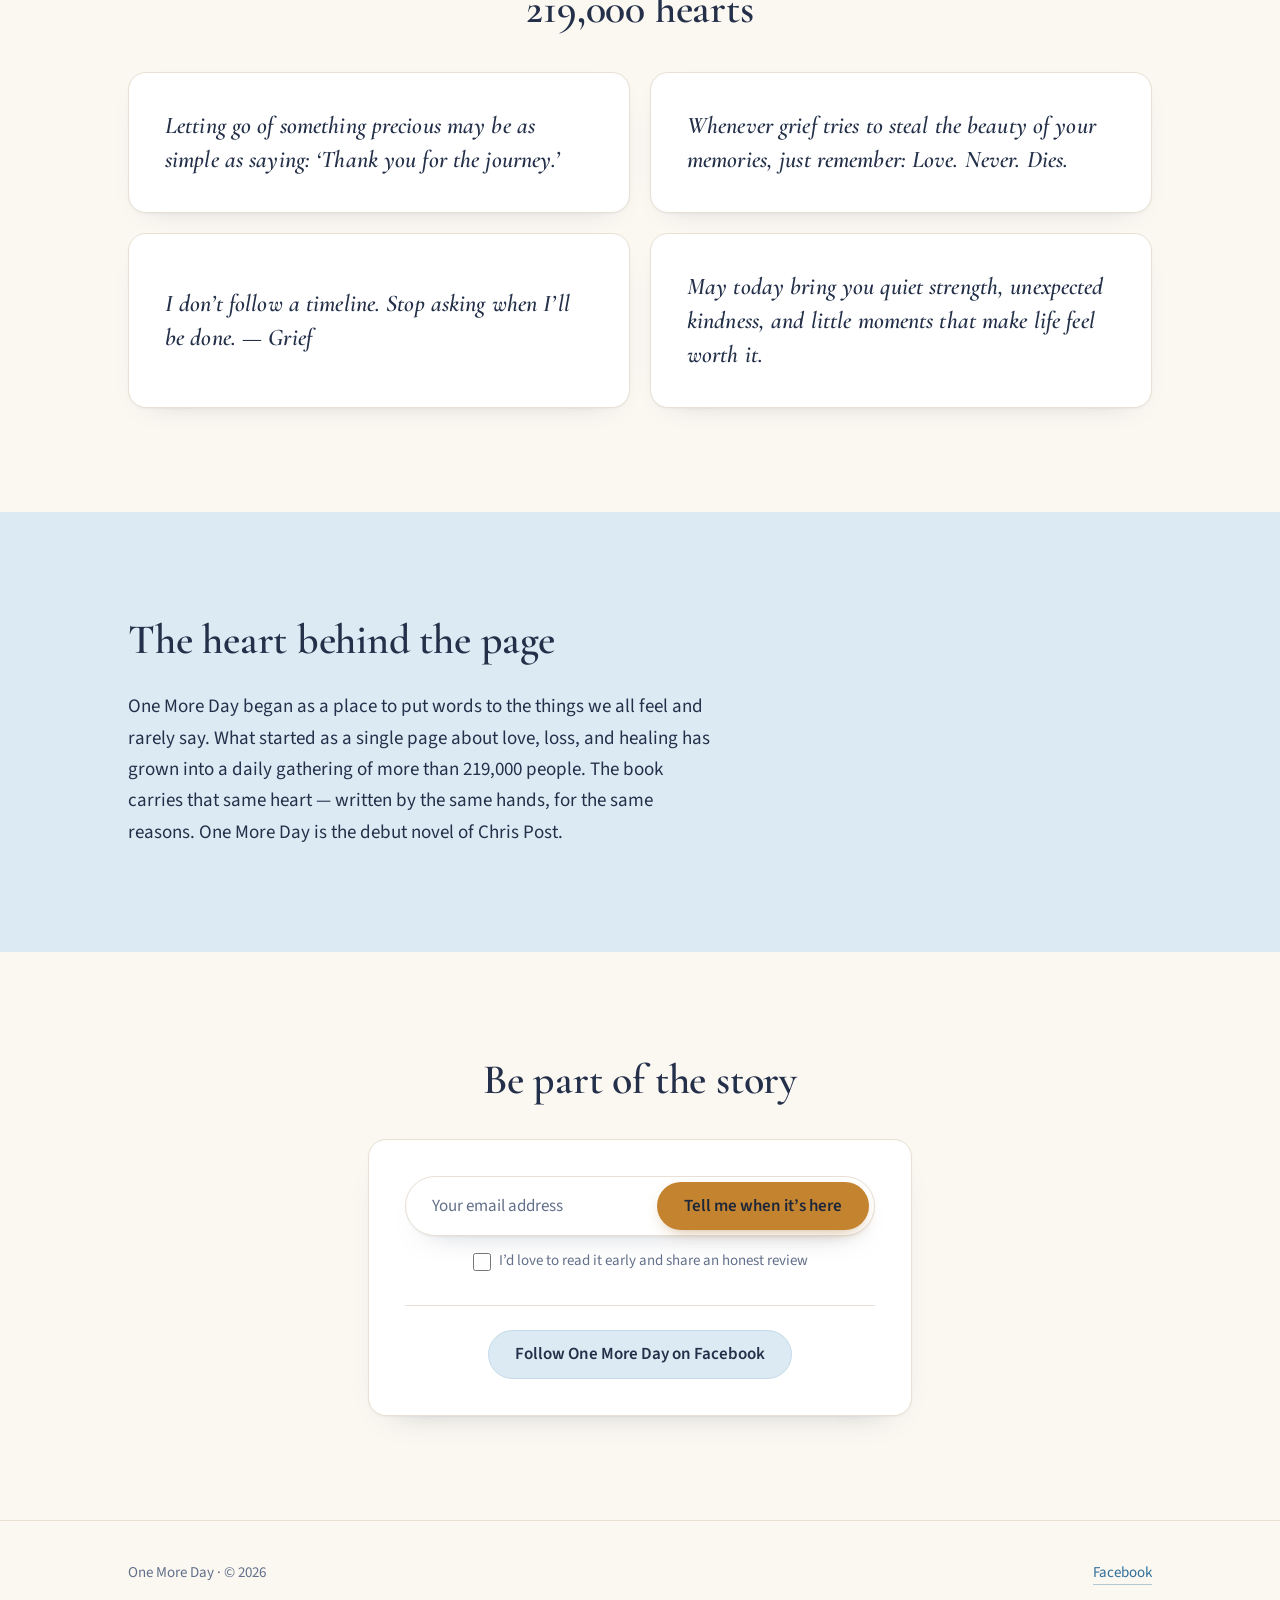
==== commit 65c2b39d: "Chris Post is named as the author Co-Authored-By: Claude Fable 5 <noreply@anthropic.com>" ====
--- a/index.html
+++ b/index.html
@@ -6,12 +6,19 @@
 <title>One More Day — a novel about love, loss, and hope</title>
 <meta name="description" content="A story about life, love, and loss — and finding yourself again when you never thought you could. Join 219,000 readers waiting for One More Day." />
 <meta name="theme-color" content="#DCEAF4" />
+<meta name="author" content="Chris Post" />
 
 <meta property="og:type" content="website" />
 <meta property="og:title" content="One More Day — a novel about love, loss, and hope" />
 <meta property="og:description" content="A story about life, love, and loss — and finding yourself again when you never thought you could. Join 219,000 readers waiting for One More Day." />
+<meta property="og:url" content="https://onemoredaybook.com/" />
+<meta property="og:image" content="https://onemoredaybook.com/og-image.png" />
+<meta property="og:image:width" content="1200" />
+<meta property="og:image:height" content="630" />
+<meta property="og:image:alt" content="One More Day — a heart-shaped cloud in a dawn sky." />
 <meta name="twitter:card" content="summary_large_image" />
 <meta name="twitter:title" content="One More Day — a novel about love, loss, and hope" />
+<meta name="twitter:image" content="https://onemoredaybook.com/og-image.png" />
 <meta name="twitter:description" content="A story about life, love, and loss — and finding yourself again when you never thought you could. Join 219,000 readers waiting for One More Day." />
 
 <link rel="icon" href="data:image/svg+xml,%3Csvg%20xmlns='http://www.w3.org/2000/svg'%20viewBox='0%200%2064%2064'%3E%3Ccircle%20cx='32'%20cy='32'%20r='32'%20fill='%234E8FBD'/%3E%3Cg%20fill='%23ffffff'%3E%3Cpath%20d='M32,52C20.5,43.5,11,35.5,11,26.5C11,19.5,16.5,14.5,23,14.5C27.5,14.5,30.8,17.2,32,20C33.2,17.2,36.5,14.5,41,14.5C47.5,14.5,53,19.5,53,26.5C53,35.5,43.5,43.5,32,52Z'/%3E%3Ccircle%20cx='21.5'%20cy='21'%20r='8.6'/%3E%3Ccircle%20cx='42.5'%20cy='21'%20r='8.6'/%3E%3Ccircle%20cx='13.8'%20cy='28.5'%20r='6'/%3E%3Ccircle%20cx='50.2'%20cy='28.5'%20r='6'/%3E%3Ccircle%20cx='24'%20cy='33'%20r='7.4'/%3E%3Ccircle%20cx='40'%20cy='33'%20r='7.4'/%3E%3C/g%3E%3C/svg%3E" />
@@ -19,6 +26,22 @@
 <link rel="preconnect" href="https://fonts.googleapis.com" />
 <link rel="preconnect" href="https://fonts.gstatic.com" crossorigin />
 <link rel="stylesheet" href="https://fonts.googleapis.com/css2?family=Cormorant+Garamond:ital,wght@0,600;0,700;1,600;1,700&amp;family=Source+Sans+3:ital,wght@0,400;0,600;1,400&amp;display=swap" />
+<script type="application/ld+json">
+{
+  "@context": "https://schema.org",
+  "@type": "Book",
+  "name": "One More Day",
+  "url": "https://onemoredaybook.com/",
+  "image": "https://onemoredaybook.com/og-image.png",
+  "description": "A story about life, love, and loss \u2014 and finding yourself again when you never thought you could.",
+  "author": {
+    "@type": "Person",
+    "name": "Chris Post",
+    "sameAs": "https://www.facebook.com/onemoredaypost"
+  },
+  "inLanguage": "en"
+}
+</script>
 <link rel="stylesheet" href="styles.css" />
 <script src="config.js"></script>
 </head>
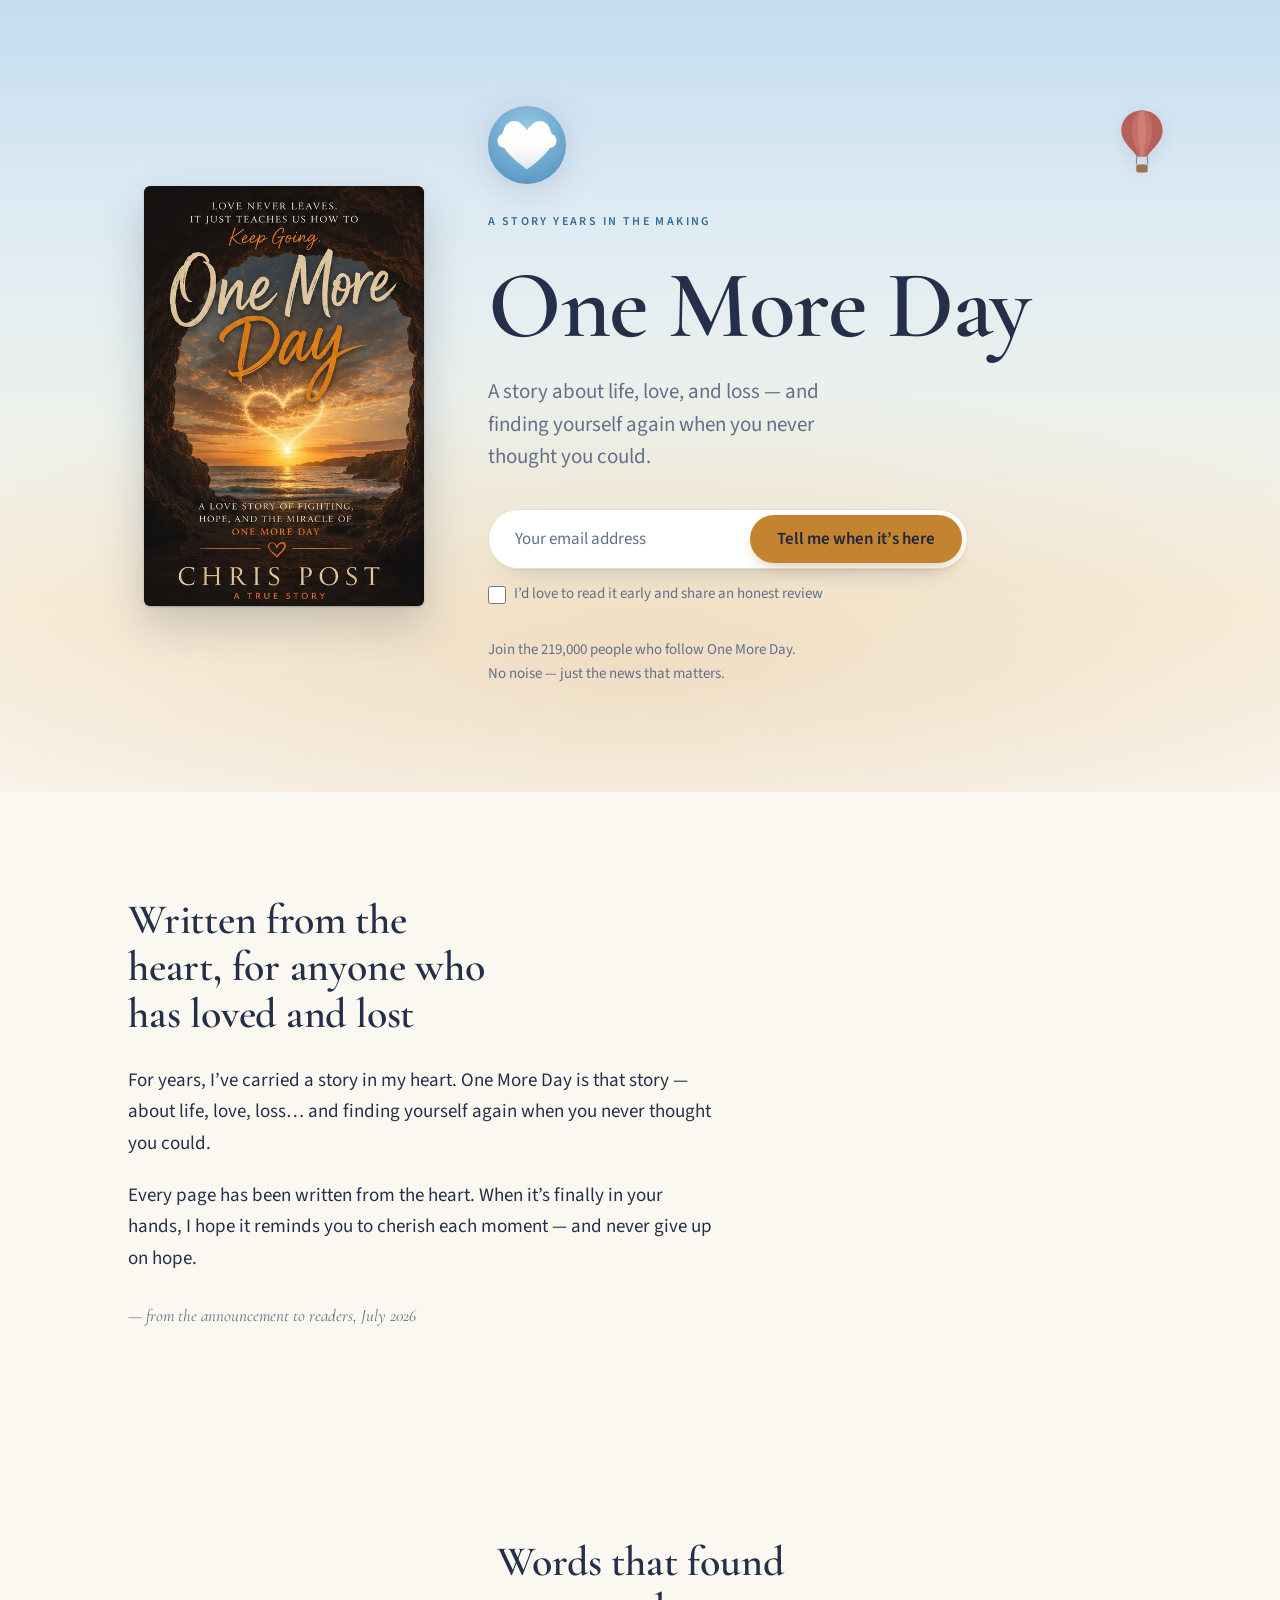
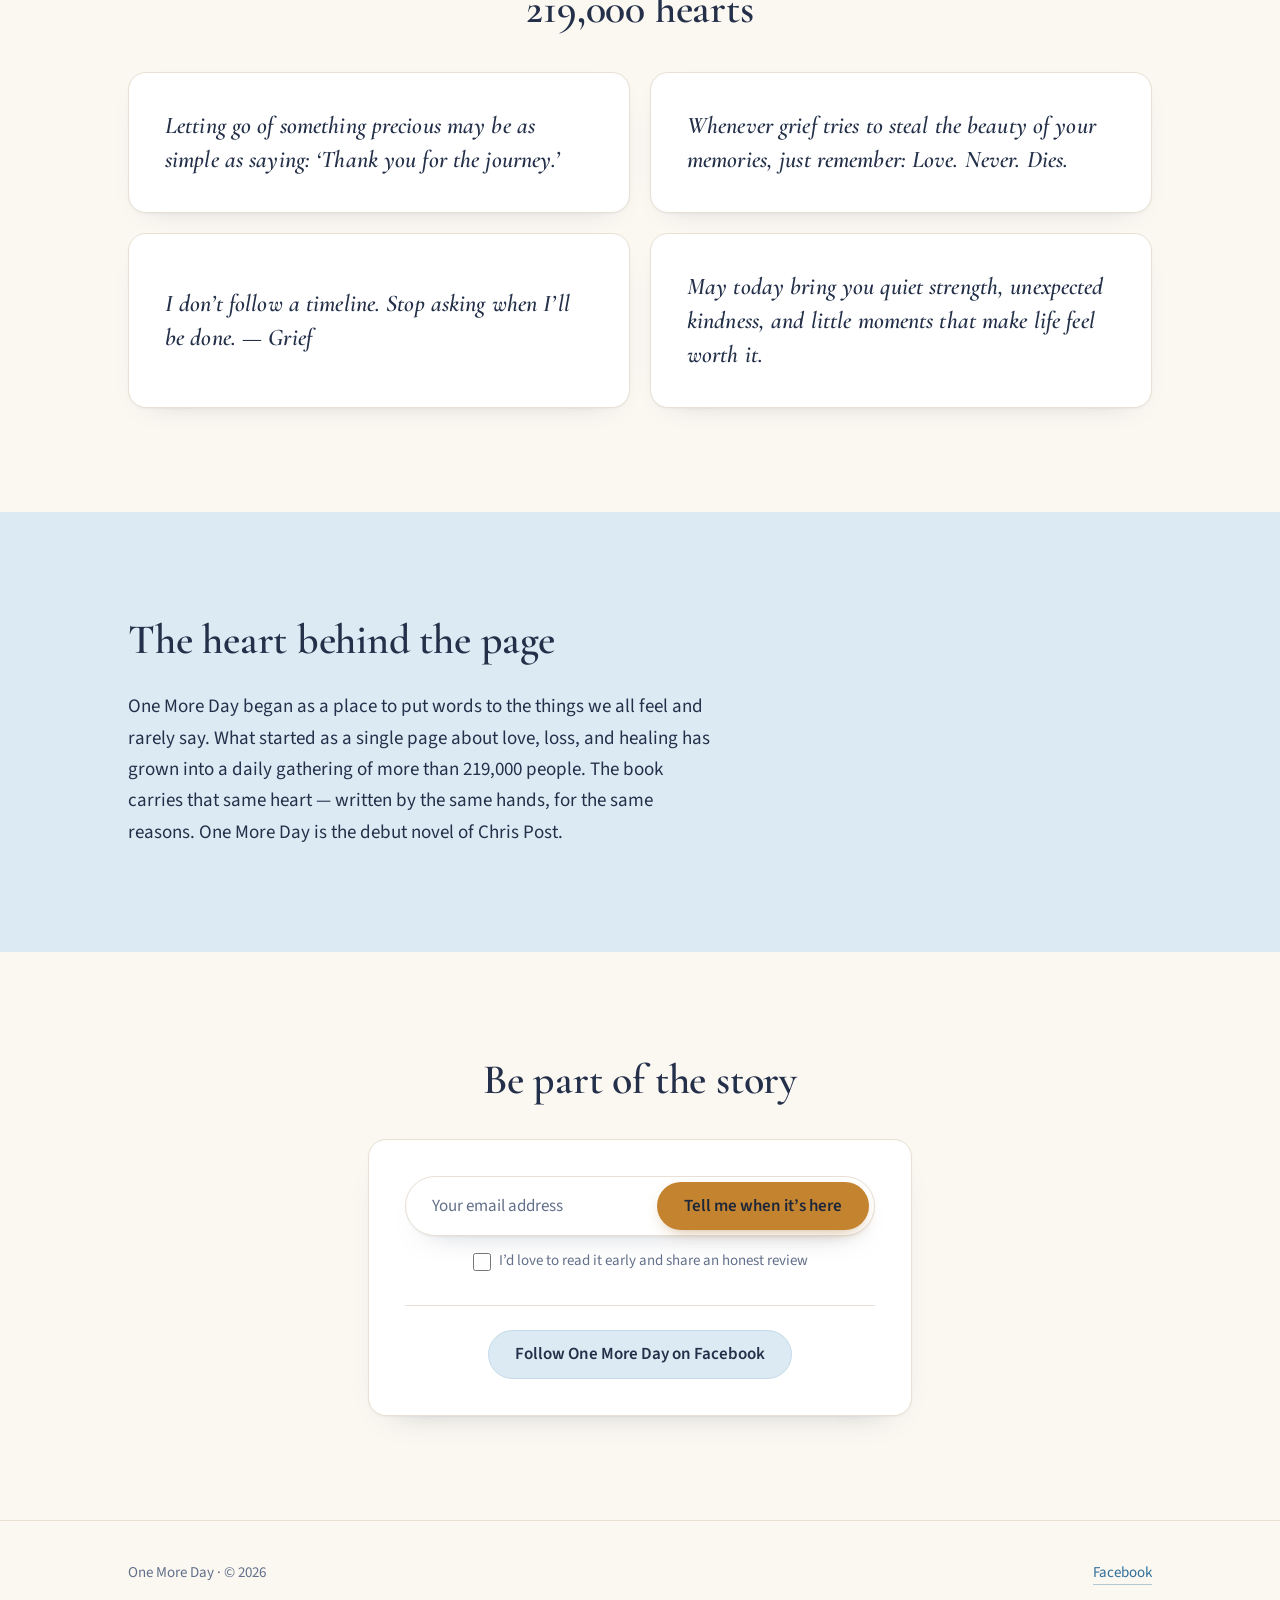
==== commit 39c4dd0d: "Put the book on the book's website The site had no cover on it. There was no cover to show when it w" ====
--- a/index.html
+++ b/index.html
@@ -9,16 +9,17 @@
 <meta name="author" content="Chris Post" />
 
 <meta property="og:type" content="website" />
+<meta property="og:site_name" content="One More Day" />
 <meta property="og:title" content="One More Day — a novel about love, loss, and hope" />
 <meta property="og:description" content="A story about life, love, and loss — and finding yourself again when you never thought you could. Join 219,000 readers waiting for One More Day." />
 <meta property="og:url" content="https://onemoredaybook.com/" />
-<meta property="og:image" content="https://onemoredaybook.com/og-image.png" />
+<meta property="og:image" content="https://onemoredaybook.com/og-cover.png" />
 <meta property="og:image:width" content="1200" />
 <meta property="og:image:height" content="630" />
-<meta property="og:image:alt" content="One More Day — a heart-shaped cloud in a dawn sky." />
+<meta property="og:image:alt" content="One More Day by Chris Post — the book cover: a sunset over the ocean seen through a cave mouth, with a heart traced in light above the water." />
 <meta name="twitter:card" content="summary_large_image" />
 <meta name="twitter:title" content="One More Day — a novel about love, loss, and hope" />
-<meta name="twitter:image" content="https://onemoredaybook.com/og-image.png" />
+<meta name="twitter:image" content="https://onemoredaybook.com/og-cover.png" />
 <meta name="twitter:description" content="A story about life, love, and loss — and finding yourself again when you never thought you could. Join 219,000 readers waiting for One More Day." />
 
 <link rel="icon" href="data:image/svg+xml,%3Csvg%20xmlns='http://www.w3.org/2000/svg'%20viewBox='0%200%2064%2064'%3E%3Ccircle%20cx='32'%20cy='32'%20r='32'%20fill='%234E8FBD'/%3E%3Cg%20fill='%23ffffff'%3E%3Cpath%20d='M32,52C20.5,43.5,11,35.5,11,26.5C11,19.5,16.5,14.5,23,14.5C27.5,14.5,30.8,17.2,32,20C33.2,17.2,36.5,14.5,41,14.5C47.5,14.5,53,19.5,53,26.5C53,35.5,43.5,43.5,32,52Z'/%3E%3Ccircle%20cx='21.5'%20cy='21'%20r='8.6'/%3E%3Ccircle%20cx='42.5'%20cy='21'%20r='8.6'/%3E%3Ccircle%20cx='13.8'%20cy='28.5'%20r='6'/%3E%3Ccircle%20cx='50.2'%20cy='28.5'%20r='6'/%3E%3Ccircle%20cx='24'%20cy='33'%20r='7.4'/%3E%3Ccircle%20cx='40'%20cy='33'%20r='7.4'/%3E%3C/g%3E%3C/svg%3E" />
@@ -63,6 +64,14 @@
   </div>
   <div class="wrap hero__inner">
 
+    <!-- The cover. Added 2026-09-02, the morning Chris announced the book: a
+         book site with no book on it was the one thing the page was missing. -->
+    <img class="hero__cover" src="cover.jpg" width="493" height="741"
+         alt="One More Day by Chris Post — the cover: a sunset over the ocean seen through a cave mouth, with a heart traced in light above the water."
+         fetchpriority="high" decoding="async" />
+
+    <div class="hero__words">
+
     <svg class="mark hero__mark" viewBox="0 0 64 64" width="72" height="72" role="img" aria-label="One More Day">
       <defs>
         <radialGradient id="omdSky" cx="50%" cy="32%" r="80%">
@@ -117,6 +126,7 @@
 
     <p class="hero__note phase-1">Join the 219,000 people who follow One More Day. No noise — just the news that matters.</p>
 
+    </div>
   </div>
 </header>
 
--- a/styles.css
+++ b/styles.css
@@ -142,6 +142,73 @@
 
 .hero__inner { position: relative; }
 
+/* THE COVER.
+   Sits BESIDE the words on a wide screen rather than above them, because the
+   hero's job is to get the email address and pushing the form below the fold
+   to make room for a picture would trade the conversion for the decoration.
+   Under 62em it stacks, deliberately small, for the same reason — most of the
+   traffic from a Facebook announcement arrives on a phone. */
+.hero__cover {
+  display: block;
+  width: clamp(112px, 30vw, 150px);
+  height: auto;
+  margin: 0 auto 1.25rem;
+  border-radius: 6px;
+  /* A book has edges. Two shadows: a close one for the page, a soft wide one
+     so it sits in the dawn light rather than on top of it. */
+  box-shadow:
+    0 1px 2px rgba(36, 48, 73, 0.28),
+    0 18px 44px rgba(36, 48, 73, 0.22);
+}
+
+/* Below the two-column breakpoint the cover and the heart-cloud mark are two
+   pieces of the same identity stacked on top of each other, and the pair pushed
+   the submit button off a 375x667 screen — measured at 718px against a 667px
+   viewport. The cover carries the title and the heart, so it stands in for the
+   mark and the CTA stays where it can be tapped. */
+@media (max-width: 61.999em) {
+  .hero__cover ~ .hero__words .hero__mark { display: none; }
+}
+
+@media (min-width: 62em) {
+  .hero__inner {
+    display: grid;
+    grid-template-columns: auto minmax(0, 1fr);
+    align-items: center;
+    gap: clamp(2.5rem, 5vw, 4.5rem);
+    text-align: left;
+    max-width: 62rem;
+  }
+  .hero__cover {
+    width: clamp(200px, 22vw, 280px);
+    margin: 0;
+  }
+  /* These centre themselves with `margin: 0 auto` in the single-column layout,
+     and those rules appear LATER in this file — so the override has to out-
+     specify them, not merely follow them into a media query. Beside the cover
+     they line up with the text they belong to. */
+  .hero__words .hero__mark,
+  .hero__words .hero__sub,
+  .hero__words .hero__note,
+  .hero__words .hero__cta { margin-inline: 0; }
+  .hero__words .hero__note,
+  .hero__words .hero__cta { text-align: left; }
+  /* The form centres itself too — same story, same fix. */
+  .hero__words .signup,
+  .hero__words .signup__row { margin-inline: 0; }
+  /* The sub and the note read better measured than full-width. */
+  .hero__words .hero__sub { max-width: 34ch; }
+  .hero__words .hero__note { max-width: 46ch; }
+}
+
+/* The balloon lives in the top-right of the sky. At the width where the hero
+   becomes two columns the cover reaches up into that corner, so the balloon
+   steps aside rather than landing on the artwork. */
+@media (min-width: 62em) {
+  .hero__balloon { right: clamp(1rem, 4vw, 3rem); }
+}
+
+
 /* The balloon — small, high, unhurried. The one touch of cardinal
    in the sky; the story behind it belongs to the author. */
 .hero__balloon {
